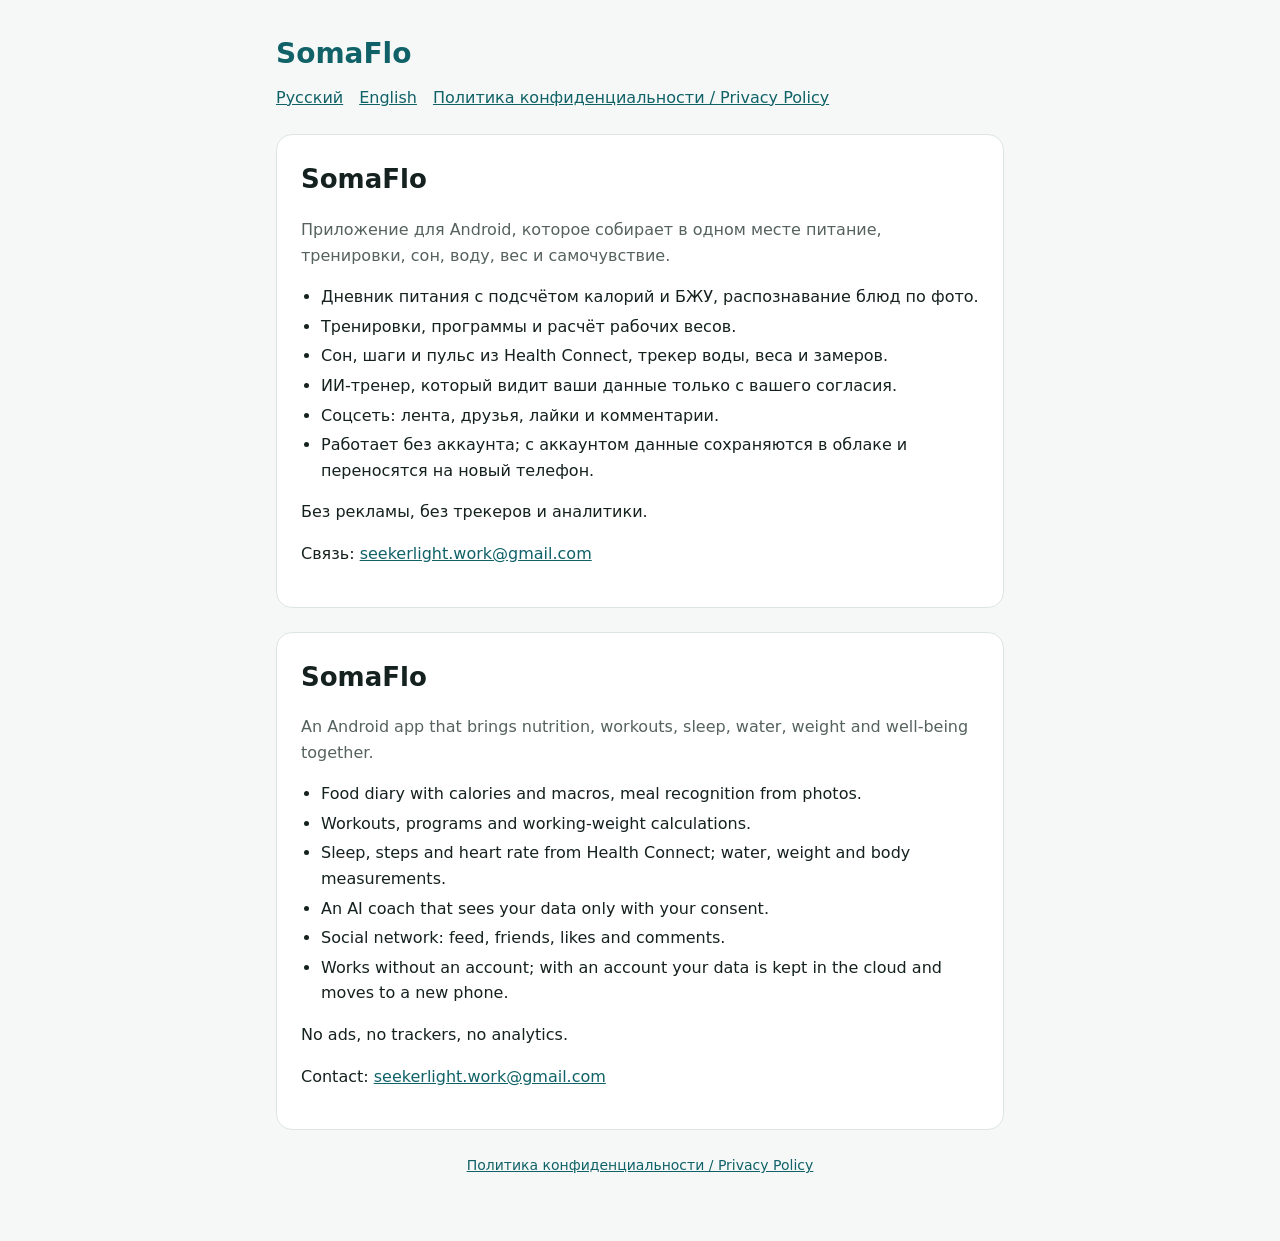
==== index.html @ 7a9d2db0 "SomaFlo site and privacy policy" ====
<!doctype html>
<html lang="ru">
<head>
  <meta charset="utf-8">
  <meta name="viewport" content="width=device-width, initial-scale=1">
  <title>SomaFlo</title>
  <meta name="description" content="SomaFlo — питание, тренировки, сон и самочувствие в одном приложении.">
  <link rel="stylesheet" href="style.css">
</head>
<body>
<main>
  <header>
    <div class="brand">SomaFlo</div>
    <nav>
      <a href="#ru">Русский</a>
      <a href="#en">English</a>
      <a href="privacy.html">Политика конфиденциальности / Privacy Policy</a>
    </nav>
  </header>

  <section id="ru">
    <h1>SomaFlo</h1>
    <p>Приложение для Android, которое собирает в одном месте питание, тренировки, сон, воду, вес и самочувствие.</p>
    <ul>
      <li>Дневник питания с подсчётом калорий и БЖУ, распознавание блюд по фото.</li>
      <li>Тренировки, программы и расчёт рабочих весов.</li>
      <li>Сон, шаги и пульс из Health Connect, трекер воды, веса и замеров.</li>
      <li>ИИ-тренер, который видит ваши данные только с вашего согласия.</li>
      <li>Соцсеть: лента, друзья, лайки и комментарии.</li>
      <li>Работает без аккаунта; с аккаунтом данные сохраняются в облаке и переносятся на новый телефон.</li>
    </ul>
    <p>Без рекламы, без трекеров и аналитики.</p>
    <p>Связь: <a href="mailto:seekerlight.work@gmail.com">seekerlight.work@gmail.com</a></p>
  </section>

  <section id="en">
    <h1>SomaFlo</h1>
    <p>An Android app that brings nutrition, workouts, sleep, water, weight and well-being together.</p>
    <ul>
      <li>Food diary with calories and macros, meal recognition from photos.</li>
      <li>Workouts, programs and working-weight calculations.</li>
      <li>Sleep, steps and heart rate from Health Connect; water, weight and body measurements.</li>
      <li>An AI coach that sees your data only with your consent.</li>
      <li>Social network: feed, friends, likes and comments.</li>
      <li>Works without an account; with an account your data is kept in the cloud and moves to a new phone.</li>
    </ul>
    <p>No ads, no trackers, no analytics.</p>
    <p>Contact: <a href="mailto:seekerlight.work@gmail.com">seekerlight.work@gmail.com</a></p>
  </section>

  <footer><a href="privacy.html">Политика конфиденциальности / Privacy Policy</a></footer>
</main>
</body>
</html>
---- style.css ----
:root {
  --bg: #f6f8f7;
  --surface: #ffffff;
  --text: #14211f;
  --muted: #55625f;
  --accent: #106268;
  --line: #dde5e3;
}

@media (prefers-color-scheme: dark) {
  :root {
    --bg: #0f1514;
    --surface: #172120;
    --text: #e7efed;
    --muted: #9fb0ac;
    --accent: #5cc4c9;
    --line: #26332f;
  }
}

* { box-sizing: border-box; }

body {
  margin: 0;
  background: var(--bg);
  color: var(--text);
  font: 16px/1.6 system-ui, -apple-system, "Segoe UI", Roboto, sans-serif;
}

main {
  max-width: 760px;
  margin: 0 auto;
  padding: 32px 16px 64px;
}

header { margin-bottom: 24px; }

.brand {
  display: flex;
  align-items: center;
  gap: 12px;
  font-size: 28px;
  font-weight: 700;
  color: var(--accent);
}

.brand img { width: 48px; height: 48px; }

nav { display: flex; gap: 16px; flex-wrap: wrap; margin-top: 8px; }

a { color: var(--accent); }

section {
  background: var(--surface);
  border: 1px solid var(--line);
  border-radius: 16px;
  padding: 24px;
  margin-bottom: 24px;
}

h1 { font-size: 26px; margin: 0 0 8px; }
h2 { font-size: 20px; margin: 24px 0 8px; }
h1 + p, .muted { color: var(--muted); }
ul { padding-left: 20px; }
li { margin: 4px 0; }
footer { color: var(--muted); font-size: 14px; text-align: center; }
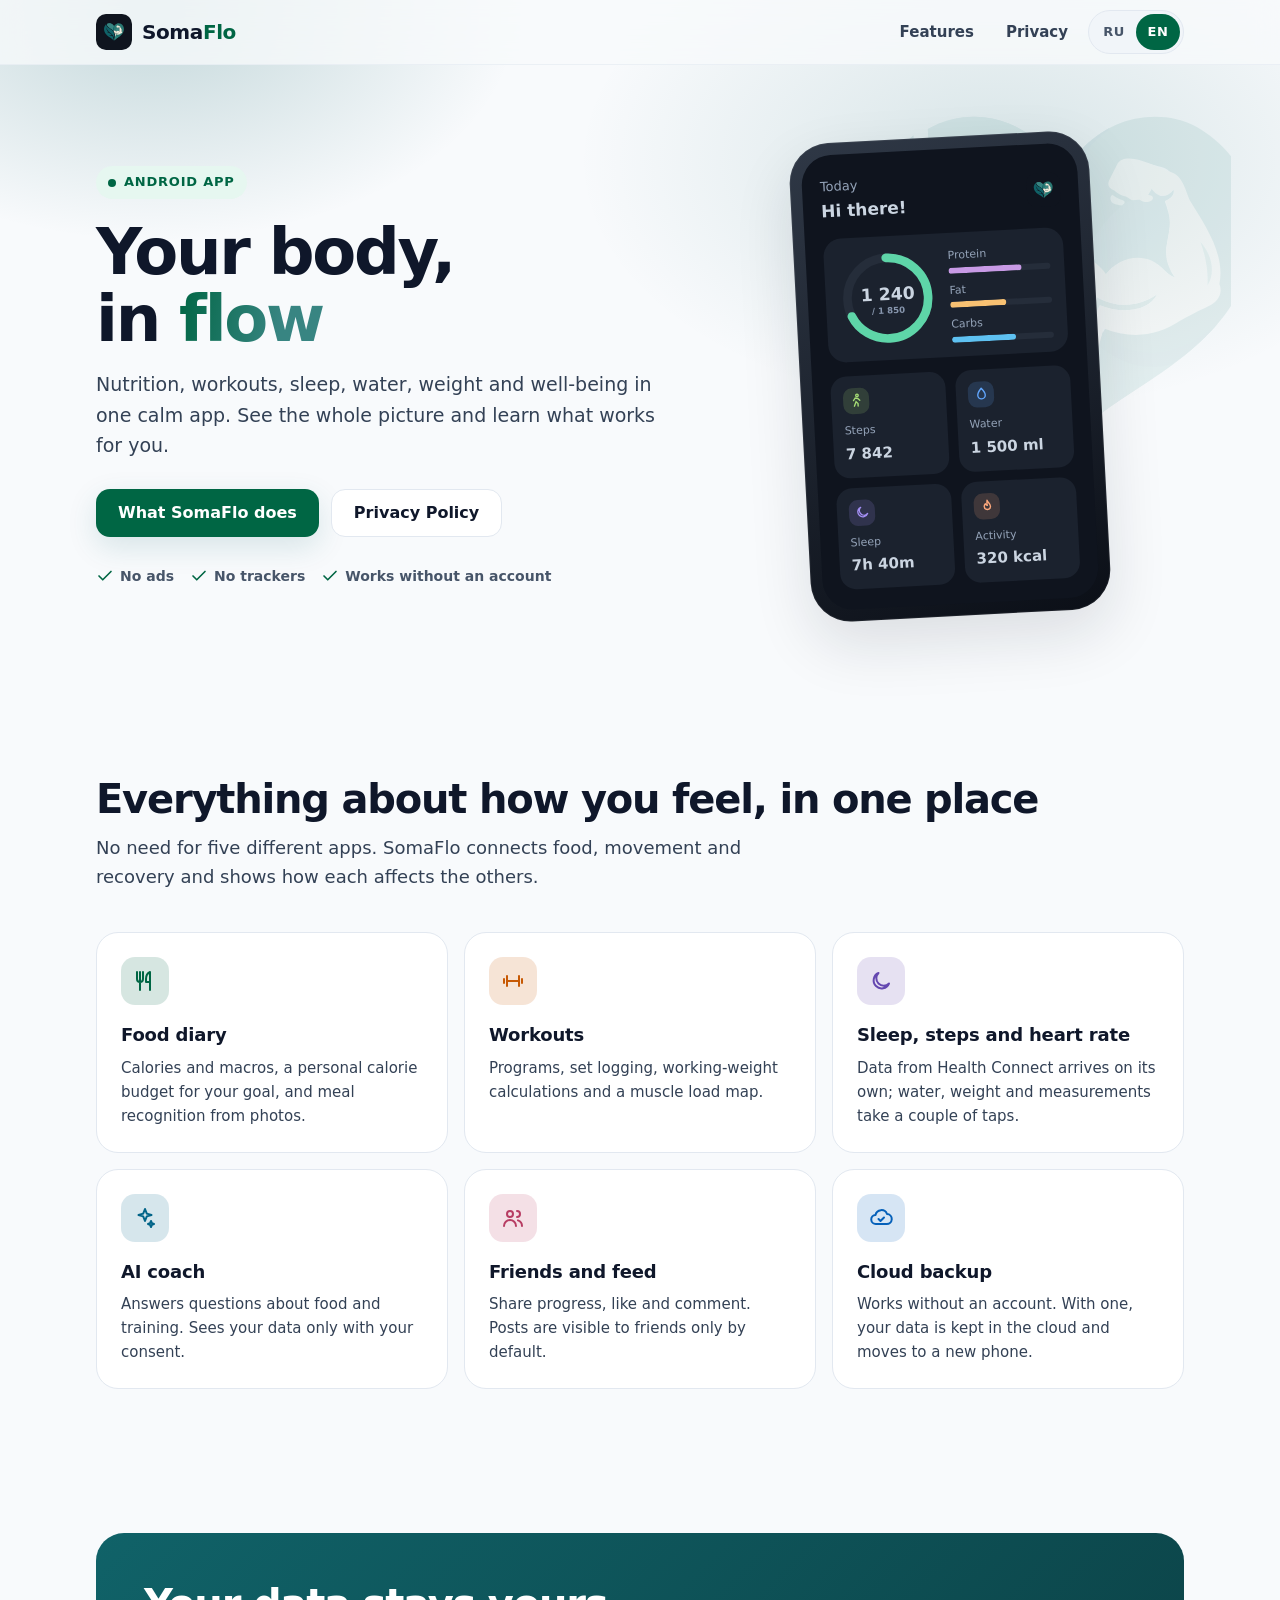
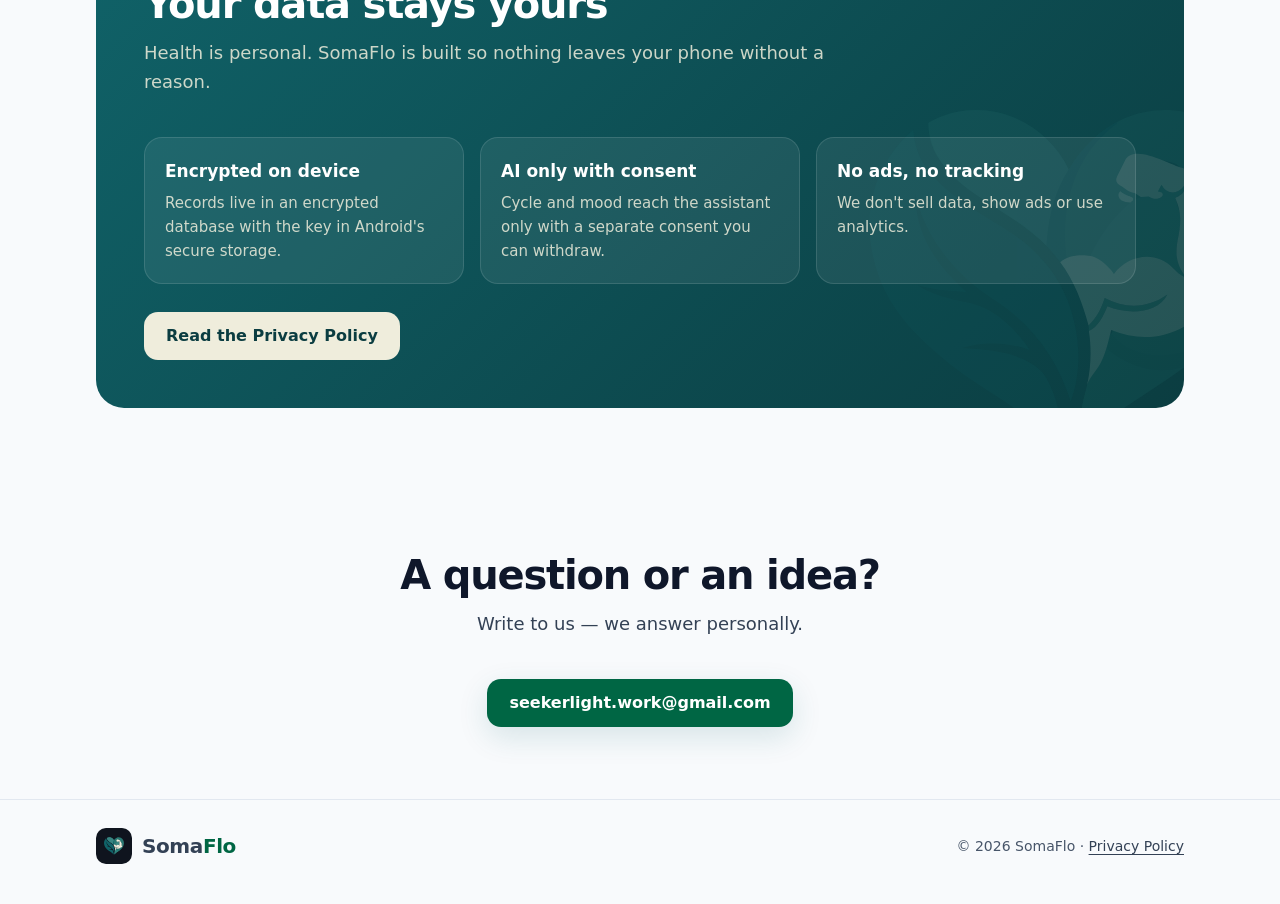
==== commit 70db8e36: "Brand redesign: logo, hero, features, styled privacy policy" ====
--- a/index.html
+++ b/index.html
@@ -1,54 +1,168 @@
 <!doctype html>
-<html lang="ru">
+<html lang="ru" data-lang="ru" data-title-ru="SomaFlo — питание, тренировки и самочувствие" data-title-en="SomaFlo — nutrition, training and well-being">
 <head>
   <meta charset="utf-8">
   <meta name="viewport" content="width=device-width, initial-scale=1">
-  <title>SomaFlo</title>
-  <meta name="description" content="SomaFlo — питание, тренировки, сон и самочувствие в одном приложении.">
+  <title>SomaFlo — питание, тренировки и самочувствие</title>
+  <meta name="description" content="SomaFlo — питание, тренировки, сон и самочувствие в одном приложении. Nutrition, workouts, sleep and well-being in one app.">
+  <meta name="theme-color" content="#0f141e">
+  <meta property="og:title" content="SomaFlo">
+  <meta property="og:description" content="Питание, тренировки, сон и самочувствие в одном приложении.">
+  <meta property="og:image" content="icon.svg">
+  <link rel="icon" href="icon.svg" type="image/svg+xml">
   <link rel="stylesheet" href="style.css">
+  <script src="lang.js" defer></script>
 </head>
 <body>
+
+<header class="topbar">
+  <div class="wrap">
+    <a class="logo" href="./"><img src="icon.svg" alt=""><span>Soma<b>Flo</b></span></a>
+    <nav class="topnav">
+      <a class="hide-sm" href="#features"><span data-l="ru">Возможности</span><span data-l="en">Features</span></a>
+      <a class="hide-sm" href="privacy.html"><span data-l="ru">Приватность</span><span data-l="en">Privacy</span></a>
+      <div class="lang" role="group" aria-label="Language">
+        <button type="button" data-set="ru">RU</button>
+        <button type="button" data-set="en">EN</button>
+      </div>
+    </nav>
+  </div>
+</header>
+
 <main>
-  <header>
-    <div class="brand">SomaFlo</div>
-    <nav>
-      <a href="#ru">Русский</a>
-      <a href="#en">English</a>
-      <a href="privacy.html">Политика конфиденциальности / Privacy Policy</a>
-    </nav>
-  </header>
+  <section class="hero">
+    <div class="wrap">
+      <div>
+        <span class="eyebrow"><span data-l="ru">Приложение для Android</span><span data-l="en">Android app</span></span>
+        <h1>
+          <span data-l="ru">Тело в&nbsp;<span class="accent">потоке</span></span>
+          <span data-l="en">Your body, in&nbsp;<span class="accent">flow</span></span>
+        </h1>
+        <p class="lead">
+          <span data-l="ru">Питание, тренировки, сон, вода, вес и самочувствие — в одном спокойном приложении. Видите картину целиком и понимаете, что работает именно для вас.</span>
+          <span data-l="en">Nutrition, workouts, sleep, water, weight and well-being in one calm app. See the whole picture and learn what works for you.</span>
+        </p>
+        <div class="cta">
+          <a class="btn btn-primary" href="#features"><span data-l="ru">Что умеет SomaFlo</span><span data-l="en">What SomaFlo does</span></a>
+          <a class="btn btn-ghost" href="privacy.html"><span data-l="ru">Политика конфиденциальности</span><span data-l="en">Privacy Policy</span></a>
+        </div>
+        <div class="badges">
+          <span><svg viewBox="0 0 24 24" fill="none" stroke="currentColor" stroke-width="2.2" stroke-linecap="round" stroke-linejoin="round"><path d="M20 6 9 17l-5-5"/></svg><span data-l="ru">Без рекламы</span><span data-l="en">No ads</span></span>
+          <span><svg viewBox="0 0 24 24" fill="none" stroke="currentColor" stroke-width="2.2" stroke-linecap="round" stroke-linejoin="round"><path d="M20 6 9 17l-5-5"/></svg><span data-l="ru">Без трекеров</span><span data-l="en">No trackers</span></span>
+          <span><svg viewBox="0 0 24 24" fill="none" stroke="currentColor" stroke-width="2.2" stroke-linecap="round" stroke-linejoin="round"><path d="M20 6 9 17l-5-5"/></svg><span data-l="ru">Работает без аккаунта</span><span data-l="en">Works without an account</span></span>
+        </div>
+      </div>
 
-  <section id="ru">
-    <h1>SomaFlo</h1>
-    <p>Приложение для Android, которое собирает в одном месте питание, тренировки, сон, воду, вес и самочувствие.</p>
-    <ul>
-      <li>Дневник питания с подсчётом калорий и БЖУ, распознавание блюд по фото.</li>
-      <li>Тренировки, программы и расчёт рабочих весов.</li>
-      <li>Сон, шаги и пульс из Health Connect, трекер воды, веса и замеров.</li>
-      <li>ИИ-тренер, который видит ваши данные только с вашего согласия.</li>
-      <li>Соцсеть: лента, друзья, лайки и комментарии.</li>
-      <li>Работает без аккаунта; с аккаунтом данные сохраняются в облаке и переносятся на новый телефон.</li>
-    </ul>
-    <p>Без рекламы, без трекеров и аналитики.</p>
-    <p>Связь: <a href="mailto:seekerlight.work@gmail.com">seekerlight.work@gmail.com</a></p>
+      <div class="stage" aria-hidden="true">
+        <img class="mark" src="logo.svg" alt="">
+        <div class="phone">
+          <div class="screen">
+            <div class="row"><span><span data-l="ru">Сегодня</span><span data-l="en">Today</span><br><b><span data-l="ru">Привет!</span><span data-l="en">Hi there!</span></b></span><img src="icon.svg" alt="" width="34" height="34" style="border-radius:10px"></div>
+            <div class="card ring-wrap">
+              <svg class="ring" viewBox="0 0 100 100">
+                <circle cx="50" cy="50" r="42" fill="none" stroke="#252d3a" stroke-width="9"/>
+                <circle cx="50" cy="50" r="42" fill="none" stroke="#5ed5a8" stroke-width="9" stroke-linecap="round" stroke-dasharray="264" stroke-dashoffset="84" transform="rotate(-90 50 50)"/>
+                <text x="50" y="52" text-anchor="middle">1 240</text>
+                <text class="sub" x="50" y="66" text-anchor="middle">/ 1 850</text>
+              </svg>
+              <div class="macros">
+                <div><span data-l="ru">Белки</span><span data-l="en">Protein</span><div class="bar"><i style="width:72%;background:#c89ae5"></i></div></div>
+                <div><span data-l="ru">Жиры</span><span data-l="en">Fat</span><div class="bar"><i style="width:55%;background:#f8c172"></i></div></div>
+                <div><span data-l="ru">Углеводы</span><span data-l="en">Carbs</span><div class="bar"><i style="width:63%;background:#5ec1f1"></i></div></div>
+              </div>
+            </div>
+            <div class="tiles">
+              <div class="tile"><div class="dot" style="background:rgba(165,220,117,.16);color:#a5dc75"><svg viewBox="0 0 24 24" fill="none" stroke="currentColor" stroke-width="2.2" stroke-linecap="round"><circle cx="13" cy="4" r="2"/><path d="m8 21 3-7 3 3v4M7 12l3-4 4 1 3 3"/></svg></div><span data-l="ru">Шаги</span><span data-l="en">Steps</span><b>7 842</b></div>
+              <div class="tile"><div class="dot" style="background:rgba(97,166,253,.16);color:#61a6fd"><svg viewBox="0 0 24 24" fill="none" stroke="currentColor" stroke-width="2.2" stroke-linejoin="round"><path d="M12 3s6 6.5 6 11a6 6 0 0 1-12 0c0-4.5 6-11 6-11Z"/></svg></div><span data-l="ru">Вода</span><span data-l="en">Water</span><b>1 500 <span data-l="ru">мл</span><span data-l="en">ml</span></b></div>
+              <div class="tile"><div class="dot" style="background:rgba(164,143,244,.16);color:#a48ff4"><svg viewBox="0 0 24 24" fill="none" stroke="currentColor" stroke-width="2.2" stroke-linejoin="round"><path d="M20 14.5A8 8 0 1 1 9.5 4a6.5 6.5 0 0 0 10.5 10.5Z"/></svg></div><span data-l="ru">Сон</span><span data-l="en">Sleep</span><b><span data-l="ru">7ч 40м</span><span data-l="en">7h 40m</span></b></div>
+              <div class="tile"><div class="dot" style="background:rgba(255,169,125,.16);color:#ffa97d"><svg viewBox="0 0 24 24" fill="none" stroke="currentColor" stroke-width="2.2" stroke-linejoin="round"><path d="M12 3c1 4 5 5.5 5 10a5 5 0 0 1-10 0c0-2 1-3.5 2-4.5.5 2 1.5 3 3 3-1-3 0-6.5 0-8.5Z"/></svg></div><span data-l="ru">Активность</span><span data-l="en">Activity</span><b>320 <span data-l="ru">ккал</span><span data-l="en">kcal</span></b></div>
+            </div>
+          </div>
+        </div>
+      </div>
+    </div>
   </section>
 
-  <section id="en">
-    <h1>SomaFlo</h1>
-    <p>An Android app that brings nutrition, workouts, sleep, water, weight and well-being together.</p>
-    <ul>
-      <li>Food diary with calories and macros, meal recognition from photos.</li>
-      <li>Workouts, programs and working-weight calculations.</li>
-      <li>Sleep, steps and heart rate from Health Connect; water, weight and body measurements.</li>
-      <li>An AI coach that sees your data only with your consent.</li>
-      <li>Social network: feed, friends, likes and comments.</li>
-      <li>Works without an account; with an account your data is kept in the cloud and moves to a new phone.</li>
-    </ul>
-    <p>No ads, no trackers, no analytics.</p>
-    <p>Contact: <a href="mailto:seekerlight.work@gmail.com">seekerlight.work@gmail.com</a></p>
+  <section class="block" id="features">
+    <div class="wrap">
+      <h2><span data-l="ru">Всё о самочувствии — в одном месте</span><span data-l="en">Everything about how you feel, in one place</span></h2>
+      <p class="intro"><span data-l="ru">Не нужно держать пять приложений. SomaFlo связывает еду, движение и восстановление и показывает, как одно влияет на другое.</span><span data-l="en">No need for five different apps. SomaFlo connects food, movement and recovery and shows how each affects the others.</span></p>
+
+      <div class="features">
+        <div class="feature" style="--c: var(--primary)">
+          <div class="ic"><svg viewBox="0 0 24 24" fill="none" stroke="currentColor" stroke-width="2" stroke-linecap="round" stroke-linejoin="round"><path d="M4 3v7a3 3 0 0 0 6 0V3M7 3v18M17 21V3c-2.5 1-4 3.5-4 7v3h4"/></svg></div>
+          <h3><span data-l="ru">Дневник питания</span><span data-l="en">Food diary</span></h3>
+          <p><span data-l="ru">Калории и БЖУ, личный бюджет калорий под вашу цель и распознавание блюд по фото.</span><span data-l="en">Calories and macros, a personal calorie budget for your goal, and meal recognition from photos.</span></p>
+        </div>
+        <div class="feature" style="--c: var(--flame)">
+          <div class="ic"><svg viewBox="0 0 24 24" fill="none" stroke="currentColor" stroke-width="2" stroke-linecap="round" stroke-linejoin="round"><path d="M6 7v10M18 7v10M3 10v4M21 10v4M6 12h12"/></svg></div>
+          <h3><span data-l="ru">Тренировки</span><span data-l="en">Workouts</span></h3>
+          <p><span data-l="ru">Программы, журнал подходов, расчёт рабочих весов и карта нагрузки мышц.</span><span data-l="en">Programs, set logging, working-weight calculations and a muscle load map.</span></p>
+        </div>
+        <div class="feature" style="--c: var(--sleep)">
+          <div class="ic"><svg viewBox="0 0 24 24" fill="none" stroke="currentColor" stroke-width="2" stroke-linejoin="round"><path d="M20 14.5A8 8 0 1 1 9.5 4a6.5 6.5 0 0 0 10.5 10.5Z"/></svg></div>
+          <h3><span data-l="ru">Сон, шаги и пульс</span><span data-l="en">Sleep, steps and heart rate</span></h3>
+          <p><span data-l="ru">Данные из Health Connect подтягиваются сами, а вода, вес и замеры — в пару касаний.</span><span data-l="en">Data from Health Connect arrives on its own; water, weight and measurements take a couple of taps.</span></p>
+        </div>
+        <div class="feature" style="--c: var(--carbs)">
+          <div class="ic"><svg viewBox="0 0 24 24" fill="none" stroke="currentColor" stroke-width="2" stroke-linecap="round" stroke-linejoin="round"><path d="M12 3l1.8 4.6L18.5 9l-4.7 1.4L12 15l-1.8-4.6L5.5 9l4.7-1.4L12 3ZM18 15l.9 2.1L21 18l-2.1.9L18 21l-.9-2.1L15 18l2.1-.9L18 15Z"/></svg></div>
+          <h3><span data-l="ru">ИИ-тренер</span><span data-l="en">AI coach</span></h3>
+          <p><span data-l="ru">Отвечает на вопросы о питании и тренировках. Ваши данные видит только с вашего согласия.</span><span data-l="en">Answers questions about food and training. Sees your data only with your consent.</span></p>
+        </div>
+        <div class="feature" style="--c: var(--cycle)">
+          <div class="ic"><svg viewBox="0 0 24 24" fill="none" stroke="currentColor" stroke-width="2" stroke-linecap="round" stroke-linejoin="round"><circle cx="9" cy="8" r="3"/><path d="M3 20a6 6 0 0 1 12 0M16 5a3 3 0 0 1 0 6M21 20a6 6 0 0 0-4-5.6"/></svg></div>
+          <h3><span data-l="ru">Друзья и лента</span><span data-l="en">Friends and feed</span></h3>
+          <p><span data-l="ru">Делитесь успехами, ставьте лайки и комментируйте. Посты по умолчанию видят только друзья.</span><span data-l="en">Share progress, like and comment. Posts are visible to friends only by default.</span></p>
+        </div>
+        <div class="feature" style="--c: var(--water)">
+          <div class="ic"><svg viewBox="0 0 24 24" fill="none" stroke="currentColor" stroke-width="2" stroke-linecap="round" stroke-linejoin="round"><path d="M7 18a4.5 4.5 0 0 1-.5-9A6 6 0 0 1 18 8a4 4 0 0 1-.5 10H7Z"/><path d="m9.5 13 2 2 3.5-3.5"/></svg></div>
+          <h3><span data-l="ru">Бэкап в облако</span><span data-l="en">Cloud backup</span></h3>
+          <p><span data-l="ru">Работает без аккаунта. С аккаунтом данные сохраняются в облаке и переезжают на новый телефон.</span><span data-l="en">Works without an account. With one, your data is kept in the cloud and moves to a new phone.</span></p>
+        </div>
+      </div>
+    </div>
   </section>
 
-  <footer><a href="privacy.html">Политика конфиденциальности / Privacy Policy</a></footer>
+  <section class="block">
+    <div class="wrap">
+      <div class="privacy-band">
+        <img class="bg-mark" src="logo.svg" alt="">
+        <h2><span data-l="ru">Ваши данные — ваши</span><span data-l="en">Your data stays yours</span></h2>
+        <p class="intro"><span data-l="ru">Здоровье — личное. Поэтому SomaFlo устроен так, чтобы лишнее никуда не уходило.</span><span data-l="en">Health is personal. SomaFlo is built so nothing leaves your phone without a reason.</span></p>
+        <div class="points">
+          <div class="point">
+            <h3><span data-l="ru">Шифрование на телефоне</span><span data-l="en">Encrypted on device</span></h3>
+            <p><span data-l="ru">Записи хранятся в зашифрованной базе, ключ — в защищённом хранилище Android.</span><span data-l="en">Records live in an encrypted database with the key in Android's secure storage.</span></p>
+          </div>
+          <div class="point">
+            <h3><span data-l="ru">ИИ только с согласия</span><span data-l="en">AI only with consent</span></h3>
+            <p><span data-l="ru">Цикл и настроение уходят ассистенту только при отдельном согласии. Его можно отозвать.</span><span data-l="en">Cycle and mood reach the assistant only with a separate consent you can withdraw.</span></p>
+          </div>
+          <div class="point">
+            <h3><span data-l="ru">Без рекламы и слежки</span><span data-l="en">No ads, no tracking</span></h3>
+            <p><span data-l="ru">Мы не продаём данные, не показываем рекламу и не подключаем аналитику.</span><span data-l="en">We don't sell data, show ads or use analytics.</span></p>
+          </div>
+        </div>
+        <a class="btn" href="privacy.html"><span data-l="ru">Читать политику конфиденциальности</span><span data-l="en">Read the Privacy Policy</span></a>
+      </div>
+    </div>
+  </section>
+
+  <section class="block contact">
+    <div class="wrap">
+      <h2><span data-l="ru">Есть вопрос или идея?</span><span data-l="en">A question or an idea?</span></h2>
+      <p class="intro"><span data-l="ru">Пишите — отвечаем лично.</span><span data-l="en">Write to us — we answer personally.</span></p>
+      <a class="btn btn-primary" href="mailto:seekerlight.work@gmail.com">seekerlight.work@gmail.com</a>
+    </div>
+  </section>
 </main>
+
+<footer class="site">
+  <div class="wrap">
+    <a class="logo" href="./"><img src="icon.svg" alt=""><span>Soma<b>Flo</b></span></a>
+    <span>© 2026 SomaFlo · <a href="privacy.html"><span data-l="ru">Политика конфиденциальности</span><span data-l="en">Privacy Policy</span></a></span>
+  </div>
+</footer>
+
 </body>
 </html>
--- a/style.css
+++ b/style.css
@@ -1,66 +1,256 @@
+/* SomaFlo site. Colors follow the app's Emerald palette (docs/design/02_design_tokens.md). */
 :root {
-  --bg: #f6f8f7;
-  --surface: #ffffff;
-  --text: #14211f;
-  --muted: #55625f;
-  --accent: #106268;
-  --line: #dde5e3;
-}
-
-@media (prefers-color-scheme: dark) {
+  --bg: #0f141e;
+  --bg-deep: #0b0f17;
+  --surface: #1b222e;
+  --surface-2: #252d3a;
+  --border: #2d3748;
+  --text: #e2e8f0;
+  --text-2: #94a3b8;
+  --text-3: #8796ad;
+  --primary: #5ed5a8;
+  --on-primary: #0f172a;
+  --primary-soft: #1a332c;
+  --brand: #106268;
+  --brand-2: #388582;
+  --cream: #efeddc;
+  --protein: #c89ae5;
+  --fat: #f8c172;
+  --carbs: #5ec1f1;
+  --water: #61a6fd;
+  --sleep: #a48ff4;
+  --steps: #a5dc75;
+  --flame: #ffa97d;
+  --cycle: #fe88a6;
+  --glow: rgba(94, 213, 168, 0.18);
+  --shadow: 0 24px 60px rgba(0, 0, 0, 0.45);
+  color-scheme: dark;
+}
+
+@media (prefers-color-scheme: light) {
   :root {
-    --bg: #0f1514;
-    --surface: #172120;
-    --text: #e7efed;
-    --muted: #9fb0ac;
-    --accent: #5cc4c9;
-    --line: #26332f;
+    --bg: #f8fafc;
+    --bg-deep: #f1f5f9;
+    --surface: #ffffff;
+    --surface-2: #f1f5f9;
+    --border: #e2e8f0;
+    --text: #0f172a;
+    --text-2: #334155;
+    --text-3: #475569;
+    --primary: #006644;
+    --on-primary: #ffffff;
+    --primary-soft: #e6f7f0;
+    --protein: #723b8f;
+    --fat: #946305;
+    --carbs: #026488;
+    --water: #0560b9;
+    --sleep: #6447b0;
+    --steps: #57900c;
+    --flame: #c75904;
+    --cycle: #b73d63;
+    --glow: rgba(16, 98, 104, 0.14);
+    --shadow: 0 24px 60px rgba(15, 23, 42, 0.12);
+    color-scheme: light;
   }
 }
 
 * { box-sizing: border-box; }
+
+html { scroll-behavior: smooth; }
 
 body {
   margin: 0;
   background: var(--bg);
   color: var(--text);
-  font: 16px/1.6 system-ui, -apple-system, "Segoe UI", Roboto, sans-serif;
-}
-
-main {
-  max-width: 760px;
-  margin: 0 auto;
-  padding: 32px 16px 64px;
-}
-
-header { margin-bottom: 24px; }
-
-.brand {
-  display: flex;
-  align-items: center;
-  gap: 12px;
-  font-size: 28px;
-  font-weight: 700;
-  color: var(--accent);
-}
-
-.brand img { width: 48px; height: 48px; }
-
-nav { display: flex; gap: 16px; flex-wrap: wrap; margin-top: 8px; }
-
-a { color: var(--accent); }
-
-section {
-  background: var(--surface);
-  border: 1px solid var(--line);
-  border-radius: 16px;
-  padding: 24px;
-  margin-bottom: 24px;
-}
-
-h1 { font-size: 26px; margin: 0 0 8px; }
-h2 { font-size: 20px; margin: 24px 0 8px; }
-h1 + p, .muted { color: var(--muted); }
-ul { padding-left: 20px; }
-li { margin: 4px 0; }
-footer { color: var(--muted); font-size: 14px; text-align: center; }
+  font: 16px/1.6 "Manrope", system-ui, -apple-system, "Segoe UI", Roboto, sans-serif;
+  -webkit-font-smoothing: antialiased;
+  overflow-x: hidden;
+}
+
+html[data-lang="ru"] [data-l="en"],
+html[data-lang="en"] [data-l="ru"] { display: none !important; }
+
+a { color: var(--primary); text-underline-offset: 3px; }
+
+.wrap { max-width: 1120px; margin: 0 auto; padding: 0 16px; }
+
+/* Top bar */
+.topbar {
+  position: sticky;
+  top: 0;
+  z-index: 10;
+  backdrop-filter: blur(14px);
+  -webkit-backdrop-filter: blur(14px);
+  background: color-mix(in srgb, var(--bg) 78%, transparent);
+  border-bottom: 1px solid color-mix(in srgb, var(--border) 60%, transparent);
+}
+.topbar .wrap { display: flex; align-items: center; gap: 16px; min-height: 64px; }
+.logo { display: inline-flex; align-items: center; gap: 10px; color: var(--text); text-decoration: none; font-weight: 800; font-size: 20px; letter-spacing: -0.02em; }
+.logo img { width: 36px; height: 36px; border-radius: 10px; }
+.logo span b { color: var(--primary); font-weight: 800; }
+.topnav { margin-left: auto; display: flex; align-items: center; gap: 8px; }
+.topnav a { color: var(--text-2); text-decoration: none; font-weight: 600; font-size: 15px; padding: 10px 12px; border-radius: 10px; }
+.topnav a:hover { color: var(--text); background: var(--surface-2); }
+
+.lang { display: inline-flex; background: var(--surface-2); border: 1px solid var(--border); border-radius: 999px; padding: 3px; }
+.lang button {
+  font: inherit; font-size: 13px; font-weight: 700; letter-spacing: 0.04em;
+  border: 0; background: transparent; color: var(--text-3);
+  min-width: 44px; min-height: 36px; border-radius: 999px; cursor: pointer;
+}
+html[data-lang="ru"] .lang [data-set="ru"],
+html[data-lang="en"] .lang [data-set="en"] { background: var(--primary); color: var(--on-primary); }
+
+/* Hero */
+.hero { position: relative; padding: 72px 0 88px; }
+.hero::before {
+  content: ""; position: absolute; inset: -120px 0 auto; height: 720px; z-index: -1;
+  background:
+    radial-gradient(600px 360px at 78% 30%, var(--glow), transparent 70%),
+    radial-gradient(520px 320px at 12% 10%, color-mix(in srgb, var(--brand) 22%, transparent), transparent 70%);
+}
+.hero .wrap { display: grid; grid-template-columns: 1.1fr 0.9fr; gap: 48px; align-items: center; }
+.eyebrow {
+  display: inline-flex; align-items: center; gap: 8px;
+  font-size: 13px; font-weight: 700; letter-spacing: 0.06em; text-transform: uppercase;
+  color: var(--primary); background: var(--primary-soft);
+  padding: 6px 12px; border-radius: 999px;
+}
+.eyebrow::before { content: ""; width: 8px; height: 8px; border-radius: 50%; background: var(--primary); }
+.hero h1 { font-size: clamp(40px, 6vw, 64px); line-height: 1.05; letter-spacing: -0.035em; margin: 20px 0 16px; font-weight: 800; }
+.hero h1 .accent {
+  background: linear-gradient(100deg, var(--primary), var(--brand-2) 70%);
+  -webkit-background-clip: text; background-clip: text; color: transparent;
+}
+.lead { font-size: 19px; color: var(--text-2); max-width: 34em; margin: 0 0 28px; }
+.cta { display: flex; flex-wrap: wrap; gap: 12px; }
+.btn {
+  display: inline-flex; align-items: center; justify-content: center; gap: 8px;
+  min-height: 48px; padding: 0 22px; border-radius: 14px;
+  font-weight: 700; text-decoration: none; font-size: 16px;
+}
+.btn-primary { background: var(--primary); color: var(--on-primary); box-shadow: 0 10px 30px var(--glow); }
+.btn-primary:hover { filter: brightness(1.06); }
+.btn-ghost { color: var(--text); border: 1px solid var(--border); background: var(--surface); }
+.btn-ghost:hover { background: var(--surface-2); }
+.badges { display: flex; flex-wrap: wrap; gap: 16px; margin-top: 28px; color: var(--text-3); font-size: 14px; font-weight: 600; }
+.badges span { display: inline-flex; align-items: center; gap: 6px; }
+.badges svg { width: 18px; height: 18px; color: var(--primary); }
+
+/* Phone mockup */
+.stage { position: relative; display: flex; justify-content: center; }
+.stage .mark {
+  position: absolute; width: 78%; top: -6%; right: -10%; opacity: 0.09; z-index: -1;
+  filter: saturate(1.2);
+}
+.phone {
+  width: 300px; border-radius: 40px; padding: 12px;
+  background: linear-gradient(160deg, #2f3846, #0b0f17);
+  box-shadow: var(--shadow), 0 0 0 1px rgba(255, 255, 255, 0.06) inset;
+  transform: rotate(-3deg);
+}
+.screen {
+  border-radius: 30px; background: #0f141e; color: #cbd5e1;
+  padding: 22px 18px 20px; display: grid; gap: 14px;
+}
+.screen .row { display: flex; align-items: center; justify-content: space-between; font-size: 13px; color: #94a3b8; }
+.screen .row b { color: #cbd5e1; font-size: 17px; }
+.card { background: #1b222e; border-radius: 18px; padding: 14px; }
+.ring-wrap { display: flex; align-items: center; gap: 14px; }
+.ring { width: 96px; height: 96px; flex: none; }
+.ring text { fill: #cbd5e1; font: 800 18px Manrope, system-ui, sans-serif; }
+.ring .sub { fill: #8796ad; font-size: 9px; font-weight: 600; }
+.macros { display: grid; gap: 8px; flex: 1; font-size: 11px; color: #94a3b8; }
+.bar { height: 6px; border-radius: 3px; background: #252d3a; overflow: hidden; margin-top: 3px; }
+.bar i { display: block; height: 100%; border-radius: 3px; }
+.tiles { display: grid; grid-template-columns: 1fr 1fr; gap: 10px; }
+.tile { background: #1b222e; border-radius: 16px; padding: 12px; font-size: 11px; color: #94a3b8; }
+.tile b { display: block; color: #cbd5e1; font-size: 15px; margin-top: 2px; }
+.tile .dot { width: 26px; height: 26px; border-radius: 9px; display: grid; place-items: center; margin-bottom: 8px; }
+.tile .dot svg { width: 15px; height: 15px; }
+
+/* Sections */
+section.block { padding: 72px 0; }
+.block h2 { font-size: clamp(28px, 4vw, 40px); letter-spacing: -0.03em; line-height: 1.15; margin: 0 0 12px; }
+.block .intro { color: var(--text-2); font-size: 18px; max-width: 40em; margin: 0 0 40px; }
+
+.features { display: grid; grid-template-columns: repeat(3, 1fr); gap: 16px; }
+.feature {
+  background: var(--surface); border: 1px solid var(--border); border-radius: 22px; padding: 24px;
+  transition: transform 0.2s ease, border-color 0.2s ease;
+}
+.feature:hover { transform: translateY(-3px); border-color: color-mix(in srgb, var(--c) 50%, var(--border)); }
+.feature .ic {
+  width: 48px; height: 48px; border-radius: 14px; display: grid; place-items: center; margin-bottom: 16px;
+  color: var(--c); background: color-mix(in srgb, var(--c) 16%, transparent);
+}
+.feature .ic svg { width: 24px; height: 24px; }
+.feature h3 { margin: 0 0 6px; font-size: 18px; letter-spacing: -0.01em; }
+.feature p { margin: 0; color: var(--text-2); font-size: 15px; }
+
+.privacy-band {
+  position: relative; overflow: hidden;
+  border-radius: 28px; padding: 48px;
+  background: linear-gradient(135deg, var(--brand), #0b3d41);
+  color: var(--cream);
+}
+.privacy-band .bg-mark { position: absolute; right: -60px; bottom: -80px; width: 380px; opacity: 0.12; }
+.privacy-band h2 { color: #fff; }
+.privacy-band .intro { color: rgba(239, 237, 220, 0.85); }
+.points { display: grid; grid-template-columns: repeat(3, 1fr); gap: 16px; position: relative; }
+.point { background: rgba(255, 255, 255, 0.07); border: 1px solid rgba(255, 255, 255, 0.12); border-radius: 18px; padding: 20px; }
+.point h3 { margin: 0 0 6px; font-size: 17px; color: #fff; }
+.point p { margin: 0; font-size: 15px; color: rgba(239, 237, 220, 0.85); }
+.privacy-band a.btn { margin-top: 28px; background: var(--cream); color: #0b3d41; position: relative; }
+
+.contact { text-align: center; }
+.contact .intro { margin-left: auto; margin-right: auto; }
+
+footer.site {
+  border-top: 1px solid var(--border); padding: 28px 0 40px; color: var(--text-3); font-size: 14px;
+}
+footer.site .wrap { display: flex; flex-wrap: wrap; gap: 12px 24px; align-items: center; justify-content: space-between; }
+footer.site a { color: var(--text-2); }
+
+/* Privacy policy page */
+.doc { max-width: 780px; margin: 0 auto; padding: 48px 16px 72px; }
+.doc .head { display: flex; align-items: center; gap: 16px; margin-bottom: 8px; }
+.doc .head img { width: 56px; height: 56px; border-radius: 16px; box-shadow: 0 10px 30px var(--glow); }
+.doc h1 { font-size: clamp(30px, 5vw, 42px); letter-spacing: -0.03em; line-height: 1.1; margin: 0; }
+.doc .date { color: var(--text-3); font-weight: 600; margin: 4px 0 28px; }
+.doc article {
+  background: var(--surface); border: 1px solid var(--border); border-radius: 24px; padding: 8px 32px 24px;
+}
+.doc h2 {
+  font-size: 19px; margin: 28px 0 8px; letter-spacing: -0.01em;
+  display: flex; align-items: baseline; gap: 10px;
+}
+.doc h2 .n {
+  flex: none; min-width: 28px; height: 28px; border-radius: 9px; display: inline-grid; place-items: center;
+  background: var(--primary-soft); color: var(--primary); font-size: 14px; font-weight: 800;
+}
+.doc p, .doc li { color: var(--text-2); }
+.doc ul { padding-left: 20px; }
+.doc li { margin: 6px 0; }
+.doc li b, .doc p b { color: var(--text); }
+
+@media (max-width: 900px) {
+  .hero { padding: 40px 0 56px; }
+  .hero .wrap { grid-template-columns: 1fr; gap: 40px; }
+  .features, .points { grid-template-columns: 1fr 1fr; }
+  .stage .mark { display: none; }
+}
+
+@media (max-width: 600px) {
+  .topnav a.hide-sm { display: none; }
+  .features, .points { grid-template-columns: 1fr; }
+  .privacy-band { padding: 32px 20px; border-radius: 22px; }
+  .phone { width: 272px; transform: none; }
+  .doc article { padding: 4px 18px 18px; }
+  section.block { padding: 48px 0; }
+}
+
+@media (prefers-reduced-motion: reduce) {
+  html { scroll-behavior: auto; }
+  .feature { transition: none; }
+}
